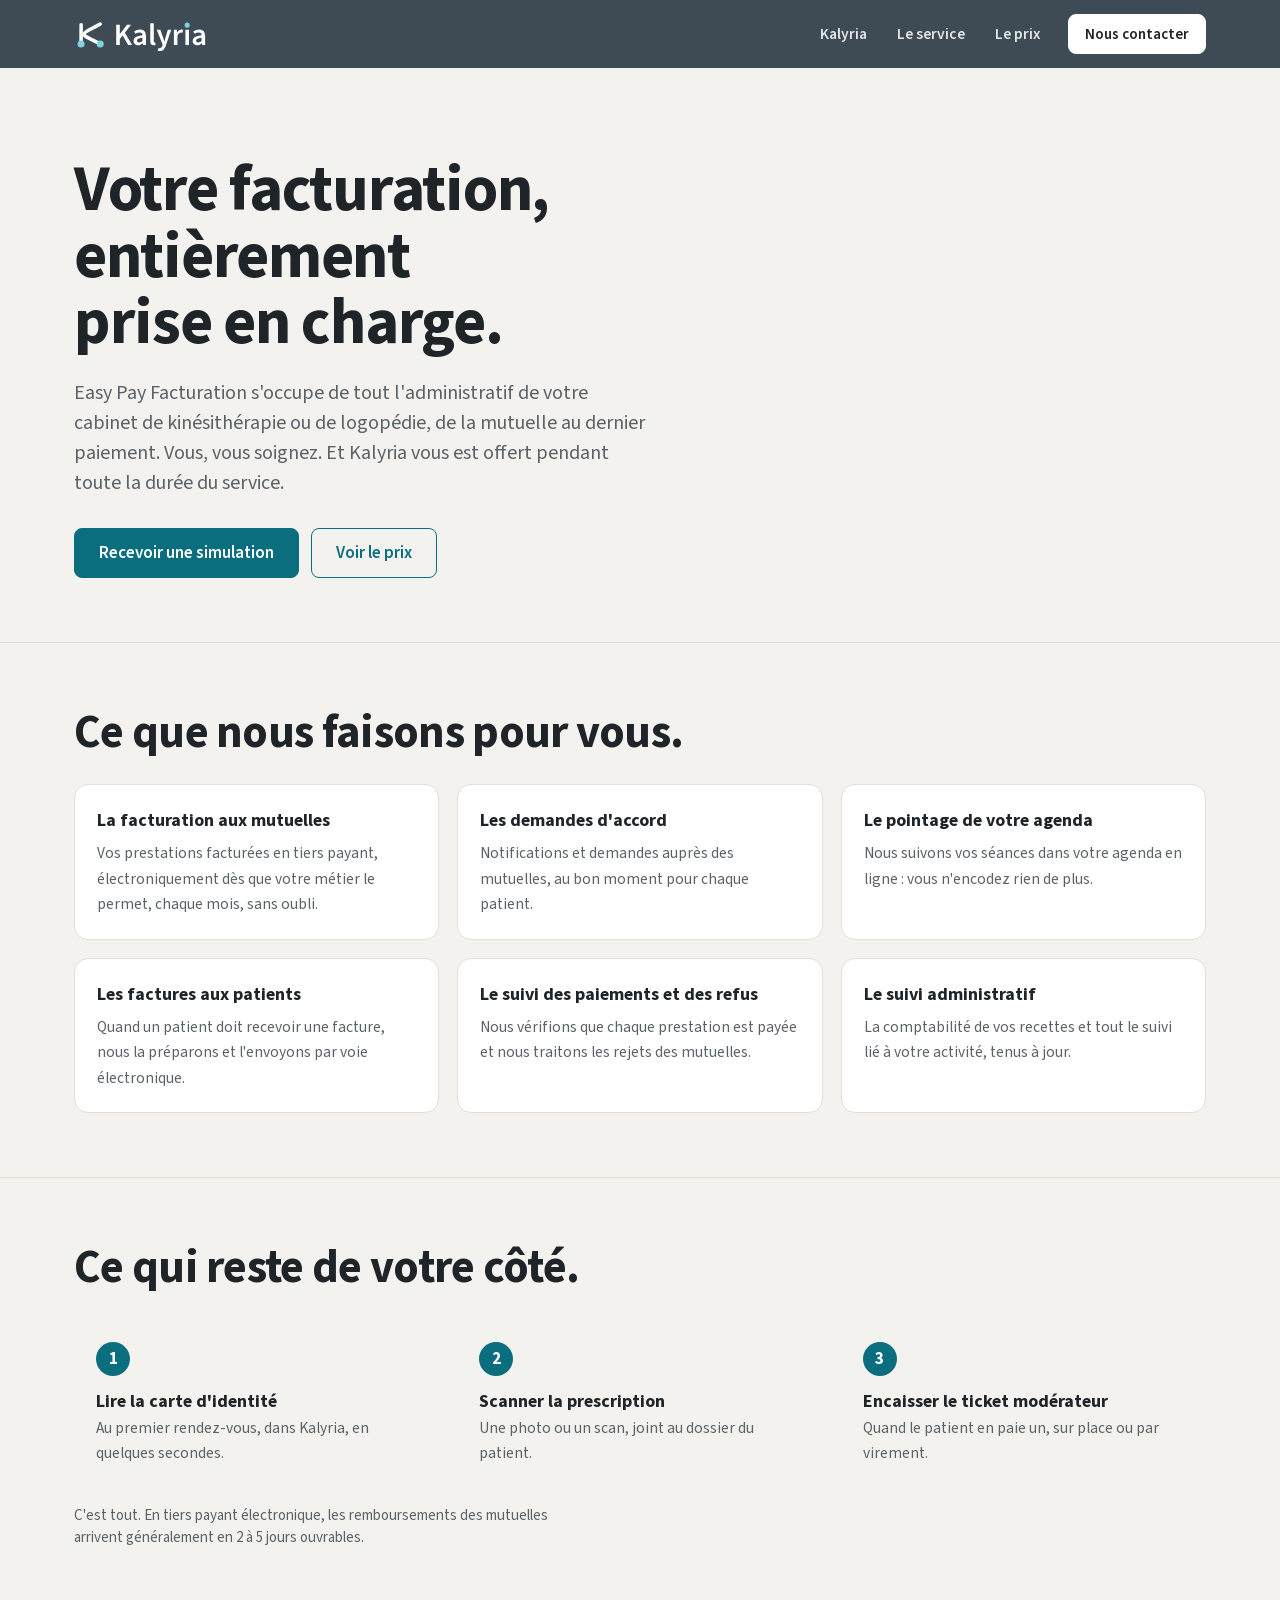
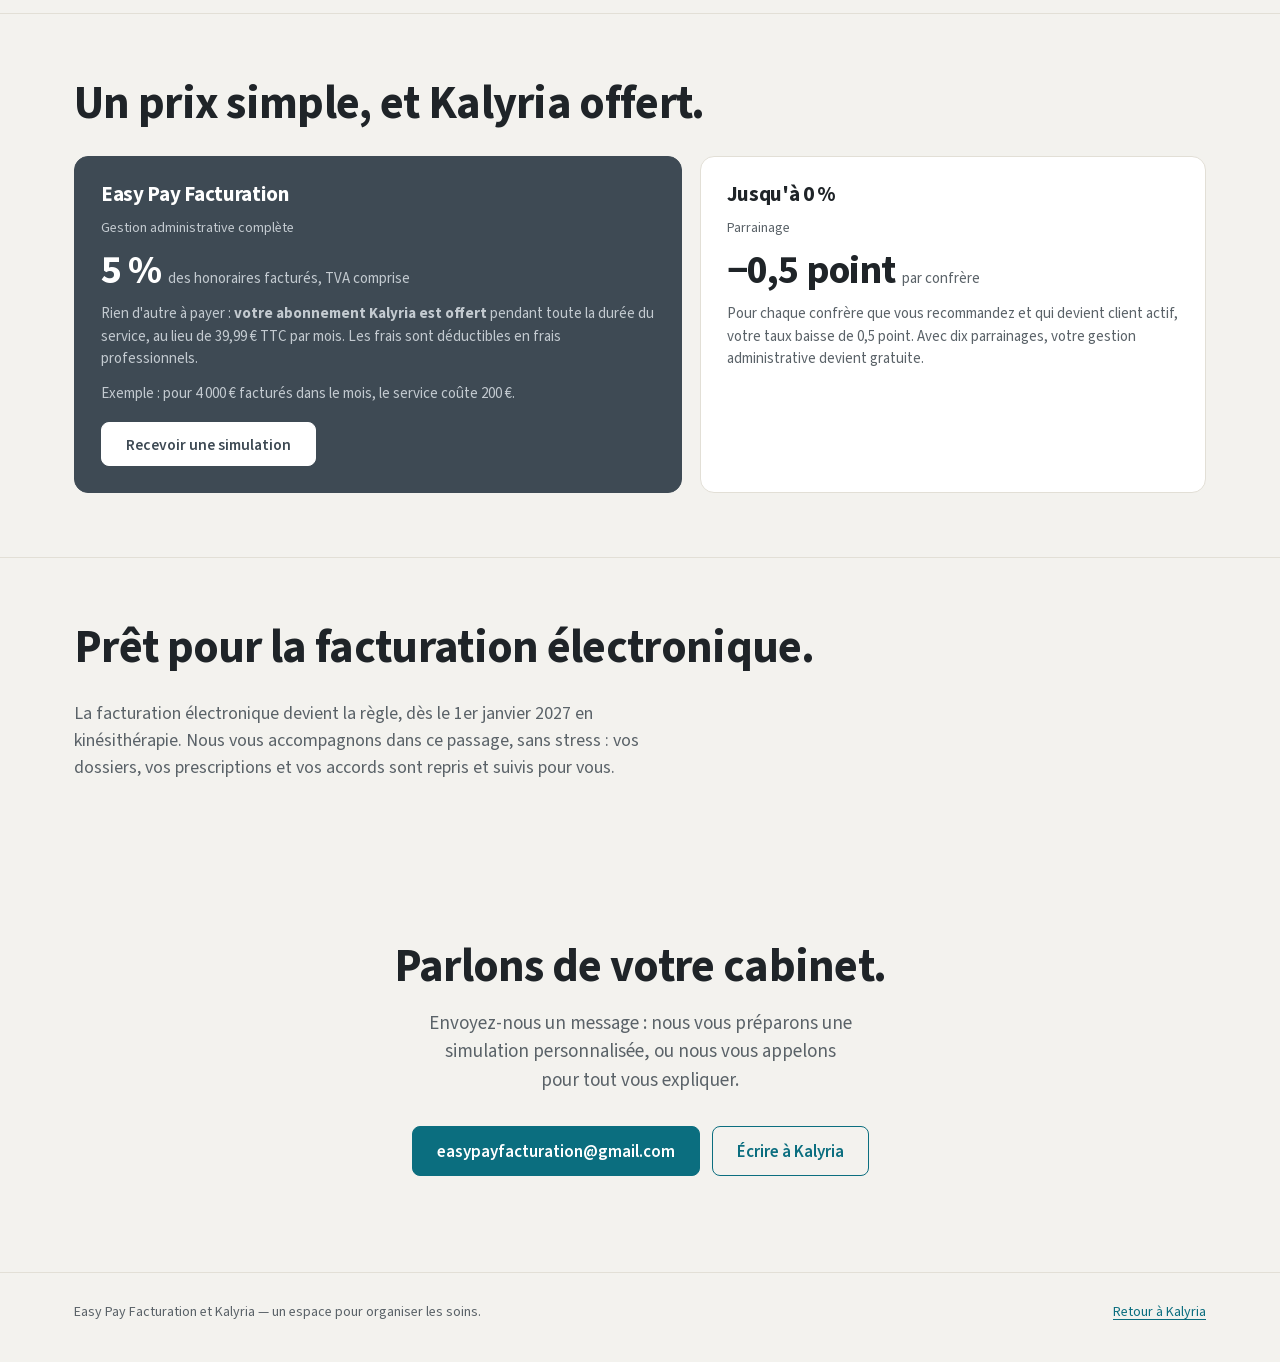
==== gestion-administrative.html @ 79611fbf "Site : Easy Pay Facturation, offre de lancement, réductions et reprise des patients (publié sur dema" ====
<!doctype html>
<html lang="fr">
<head>
<meta charset="utf-8">
<meta name="viewport" content="width=device-width,initial-scale=1">
<title>Gestion administrative · Easy Pay Facturation et Kalyria</title>
<meta name="description" content="Easy Pay Facturation prend en charge toute la facturation de votre cabinet de kinésithérapie ou de logopédie : tiers payant, accords des mutuelles, suivi des paiements. Kalyria vous est offert pendant toute la durée du service.">
<link rel="stylesheet" href="site.css?v=33">
<link rel="icon" type="image/svg+xml" href="images/kalyria-tuile.svg">
<style>
/* Page « gestion administrative » : reprend les styles du site, quelques blocs propres. */
.ga-ouverture{padding:88px 0 64px}
.ga-ouverture h1{font-size:clamp(36px,5vw,64px);line-height:1.04;letter-spacing:-.02em;max-width:16ch}
.ga-ouverture .sous{font-size:20px;color:var(--doux);max-width:58ch;margin:22px 0 30px}
.ga-actions{display:flex;gap:12px;flex-wrap:wrap}
.ga-bloc{padding:64px 0;border-top:1px solid var(--mortier)}
.ga-bloc h2{margin-bottom:28px}
.ga-liste{display:grid;grid-template-columns:repeat(3,1fr);gap:18px;list-style:none;padding:0;margin:0}
.ga-liste li{background:var(--blanc);border:1px solid var(--mortier);border-radius:14px;padding:22px}
.ga-liste b{display:block;font-size:18px;margin-bottom:6px}
.ga-liste span{color:var(--doux);font-size:15.5px}
.ga-vous{display:grid;grid-template-columns:repeat(3,1fr);gap:18px;counter-reset:n;list-style:none;padding:0;margin:0}
.ga-vous li{counter-increment:n;padding:22px;border-radius:14px;background:var(--chaux)}
.ga-vous li::before{content:counter(n);display:inline-grid;place-items:center;width:34px;height:34px;border-radius:50%;background:var(--action);color:#fff;font-weight:700;margin-bottom:12px}
.ga-vous b{display:block;font-size:18px}
.ga-vous span{color:var(--doux);font-size:15.5px}
.ga-prix{display:grid;grid-template-columns:1.2fr 1fr;gap:18px}
.ga-note{color:var(--doux);font-size:15px;margin-top:16px;max-width:70ch}
.ga-exemple{font-variant-numeric:tabular-nums}
@media (max-width:900px){.ga-liste,.ga-vous{grid-template-columns:1fr 1fr}.ga-prix{grid-template-columns:1fr}}
@media (max-width:600px){.ga-liste,.ga-vous{grid-template-columns:1fr}.ga-ouverture{padding:56px 0 40px}}
</style>
</head>
<body>

<header class="haut">
  <div class="wrap">
    <a class="marque" href="index.html"><img src="images/kalyria-logo-fond-sombre.svg" alt="Kalyria" width="136" height="34"></a>
    <nav aria-label="Navigation du site">
      <a href="index.html">Kalyria</a>
      <a href="#service">Le service</a>
      <a href="#prix">Le prix</a>
      <a class="btn btn-plein" href="#contact">Nous contacter</a>
    </nav>
  </div>
</header>

<main>

<section class="ga-ouverture">
  <div class="wrap">
    <h1>Votre facturation, entièrement prise en charge.</h1>
    <p class="sous">Easy Pay Facturation s'occupe de tout l'administratif de votre cabinet de kinésithérapie ou de logopédie, de la mutuelle au dernier paiement. Vous, vous soignez. Et Kalyria vous est offert pendant toute la durée du service.</p>
    <div class="ga-actions">
      <a class="btn btn-plein" href="#contact">Recevoir une simulation</a>
      <a class="btn" href="#prix">Voir le prix</a>
    </div>
  </div>
</section>

<section class="ga-bloc" id="service">
  <div class="wrap">
    <h2>Ce que nous faisons pour vous.</h2>
    <ul class="ga-liste">
      <li><b>La facturation aux mutuelles</b><span>Vos prestations facturées en tiers payant, électroniquement dès que votre métier le permet, chaque mois, sans oubli.</span></li>
      <li><b>Les demandes d'accord</b><span>Notifications et demandes auprès des mutuelles, au bon moment pour chaque patient.</span></li>
      <li><b>Le pointage de votre agenda</b><span>Nous suivons vos séances dans votre agenda en ligne : vous n'encodez rien de plus.</span></li>
      <li><b>Les factures aux patients</b><span>Quand un patient doit recevoir une facture, nous la préparons et l'envoyons par voie électronique.</span></li>
      <li><b>Le suivi des paiements et des refus</b><span>Nous vérifions que chaque prestation est payée et nous traitons les rejets des mutuelles.</span></li>
      <li><b>Le suivi administratif</b><span>La comptabilité de vos recettes et tout le suivi lié à votre activité, tenus à jour.</span></li>
    </ul>
  </div>
</section>

<section class="ga-bloc">
  <div class="wrap">
    <h2>Ce qui reste de votre côté.</h2>
    <ol class="ga-vous">
      <li><b>Lire la carte d'identité</b><span>Au premier rendez-vous, dans Kalyria, en quelques secondes.</span></li>
      <li><b>Scanner la prescription</b><span>Une photo ou un scan, joint au dossier du patient.</span></li>
      <li><b>Encaisser le ticket modérateur</b><span>Quand le patient en paie un, sur place ou par virement.</span></li>
    </ol>
    <p class="ga-note">C'est tout. En tiers payant électronique, les remboursements des mutuelles arrivent généralement en 2 à 5 jours ouvrables.</p>
  </div>
</section>

<section class="ga-bloc tarifs" id="prix">
  <div class="wrap">
    <h2>Un prix simple, et Kalyria offert.</h2>
    <div class="ga-prix">
      <article class="offre phare">
        <span class="qui">Gestion administrative complète</span>
        <h3>Easy Pay Facturation</h3>
        <div class="prix"><b>5 %</b><span>des honoraires facturés, TVA comprise</span></div>
        <p>Rien d'autre à payer : <b>votre abonnement Kalyria est offert</b> pendant toute la durée du service, au lieu de 39,99 € TTC par mois. Les frais sont déductibles en frais professionnels.</p>
        <p class="ga-exemple">Exemple : pour 4 000 € facturés dans le mois, le service coûte 200 €.</p>
        <a class="btn" href="#contact">Recevoir une simulation</a>
      </article>
      <article class="offre">
        <span class="qui">Parrainage</span>
        <h3>Jusqu'à 0 %</h3>
        <div class="prix"><b>−0,5 point</b><span>par confrère</span></div>
        <p>Pour chaque confrère que vous recommandez et qui devient client actif, votre taux baisse de 0,5 point. Avec dix parrainages, votre gestion administrative devient gratuite.</p>
      </article>
    </div>
  </div>
</section>

<section class="ga-bloc">
  <div class="wrap">
    <h2>Prêt pour la facturation électronique.</h2>
    <p class="ga-note" style="font-size:18px">La facturation électronique devient la règle, dès le 1er janvier 2027 en kinésithérapie. Nous vous accompagnons dans ce passage, sans stress : vos dossiers, vos prescriptions et vos accords sont repris et suivis pour vous.</p>
  </div>
</section>

<section class="contact" id="contact">
  <div class="wrap">
    <h2>Parlons de votre cabinet.</h2>
    <p>Envoyez-nous un message : nous vous préparons une simulation personnalisée, ou nous vous appelons pour tout vous expliquer.</p>
    <div class="ga-actions" style="justify-content:center">
      <a class="btn btn-plein" href="mailto:easypayfacturation@gmail.com?subject=Simulation%20Easy%20Pay%20Facturation">easypayfacturation@gmail.com</a>
      <a class="btn" href="index.html#contact">Écrire à Kalyria</a>
    </div>
  </div>
</section>

</main>

<footer>
  <div class="wrap">
    <span>Easy Pay Facturation et Kalyria — un espace pour organiser les soins.</span>
    <span><a href="index.html">Retour à Kalyria</a></span>
  </div>
</footer>

</body>
</html>
---- site.css ----
/* Site de présentation Kalyria · Kalyria Patient — composition « Un dossier, pas à pas » (choisie le 05/11/2026).
   Identité « Pierre bleue vivante » (DESIGN.md, 04/11/2026) : chaux, panneaux blancs, pierre bleue, action pétrole,
   Source Sans 3 servie localement, coins 12 px, ombre douce. Une seule animation d'entrée ; le téléphone d'Aria
   change d'état au défilement des étapes. */
@font-face{font-family:'Source Sans 3';font-weight:400;font-display:swap;src:url(fonts/SourceSans3-Regular.woff2) format('woff2')}
@font-face{font-family:'Source Sans 3';font-weight:500;font-display:swap;src:url(fonts/SourceSans3-Medium.woff2) format('woff2')}
@font-face{font-family:'Source Sans 3';font-weight:600;font-display:swap;src:url(fonts/SourceSans3-Semibold.woff2) format('woff2')}
@font-face{font-family:'Source Sans 3';font-weight:700;font-display:swap;src:url(fonts/SourceSans3-Bold.woff2) format('woff2')}

:root{
  --chaux:#F3F2EE;--blanc:#FFFFFF;--pierre:#3E4A54;--pierre-fonce:#2F3941;--pierre-texte:#E4E7EA;--pierre-doux:#C3CAD0;
  --encre:#1F2428;--doux:#5A6268;--mortier:#E2DFD6;--joint:#EEECE5;
  --action:#0B6E7F;--action-fonce:#085866;--action-pale:#DDEFF1;
  --lierre:#3F6B4B;--lierre-fond:#E3EDE5;--ocre:#8A5A12;--ocre-fond:#F5EBD6;
  --ombre:0 1px 2px rgba(31,36,40,.05),0 4px 14px rgba(31,36,40,.04);
  --ombre-haute:0 2px 4px rgba(31,36,40,.06),0 14px 32px rgba(31,36,40,.10);
  --sortie:cubic-bezier(.16,1,.3,1);
  --font:'Source Sans 3','Segoe UI',system-ui,sans-serif;
}
*{box-sizing:border-box}
html{scroll-behavior:smooth;scroll-padding-top:84px;-webkit-font-smoothing:antialiased}
body{margin:0;background:var(--chaux);color:var(--encre);font:17px/1.5 var(--font)}
::selection{background:var(--action-pale);color:var(--encre)}
:focus-visible{outline:2px solid var(--action);outline-offset:3px;border-radius:4px}
h1,h2,h3{margin:0;line-height:1.08;letter-spacing:-.015em;text-wrap:balance}
h1{font-size:clamp(42px,6.2vw,80px);font-weight:700;letter-spacing:-.025em;line-height:1.02}
h2{font-size:clamp(30px,3.6vw,46px);font-weight:700}
h3{font-size:22px;font-weight:700}
p{margin:0}
em{font-style:normal;color:var(--action)}
a{color:var(--action);text-underline-offset:3px}
img{max-width:100%;height:auto;display:block}
.wrap{max-width:1180px;margin:0 auto;padding:0 24px}
.doux{color:var(--doux)}
svg{display:block}

/* Boutons */
.btn{display:inline-flex;align-items:center;gap:10px;height:50px;padding:0 24px;border-radius:8px;font:600 17px var(--font);text-decoration:none;cursor:pointer;border:1.5px solid var(--action);color:var(--action);background:transparent;transition:background .15s,color .15s,transform .15s var(--sortie),box-shadow .15s}
.btn:hover{background:var(--action-pale)}
.btn:active{transform:translateY(1px)}
.btn-plein{background:var(--action);color:#fff}
.btn-plein:hover{background:var(--action-fonce);box-shadow:var(--ombre-haute)}
.btn svg{width:18px;height:18px}

/* Barre du haut */
.haut{position:sticky;top:0;z-index:10;background:rgba(243,242,238,.86);backdrop-filter:blur(10px);-webkit-backdrop-filter:blur(10px);border-bottom:1px solid var(--mortier)}
.haut .wrap{display:flex;align-items:center;gap:36px;height:68px}
.marque{display:flex;align-items:center;gap:10px;color:var(--encre);text-decoration:none;font-weight:700;font-size:20px}
.haut nav{display:flex;gap:6px;margin-left:auto;align-items:center}
.haut nav a{color:var(--doux);text-decoration:none;font-weight:600;font-size:15.5px;padding:8px 12px;border-radius:8px}
.haut nav a:hover{color:var(--encre);background:var(--blanc)}
.haut nav a.btn{height:40px;padding:0 16px;font-size:15px;margin-left:10px;color:#fff}
.haut nav a.btn:hover{background:var(--action-fonce);color:#fff}

/* Ouverture */
.ouverture{padding:104px 0 56px;text-align:left}
.ouverture .wrap{max-width:980px}
.ouverture h1{max-width:14ch}
.ouverture .sous{font-size:clamp(18px,1.6vw,22px);color:var(--doux);max-width:52ch;margin:26px 0 36px;line-height:1.45}
.ouverture .actions{display:flex;gap:12px;flex-wrap:wrap}
.ouverture .mention{margin-top:30px;font-size:14.5px;color:var(--doux);display:inline-flex;align-items:center;gap:8px}
/* la seule animation d'entrée du site */
@media (prefers-reduced-motion:no-preference){
  .ouverture>.wrap>*{animation:monter .9s var(--sortie) both}
  .ouverture>.wrap>*:nth-child(2){animation-delay:.08s}.ouverture>.wrap>*:nth-child(3){animation-delay:.16s}.ouverture>.wrap>*:nth-child(4){animation-delay:.24s}
  @keyframes monter{from{opacity:0;transform:translateY(18px)}to{opacity:1;transform:none}}
}

/* Le parcours : étapes à gauche, téléphone collé à droite */
.parcours{padding:40px 0 96px}
.parcours .wrap{display:grid;grid-template-columns:minmax(0,1fr) 400px;gap:72px;align-items:start}
.etapes{display:grid;gap:28px}
.etape{display:grid;grid-template-columns:52px 1fr;gap:22px;padding:34px 36px 34px 30px;border-radius:14px;background:transparent;transition:background .35s var(--sortie),box-shadow .35s var(--sortie)}
.etape.active{background:var(--blanc);box-shadow:var(--ombre-haute)}
.etape .num{width:44px;height:44px;border-radius:99px;border:2px solid var(--mortier);display:grid;place-items:center;font-weight:700;font-size:17px;color:var(--doux);transition:background .3s,color .3s,border-color .3s;margin-top:4px}
.etape.active .num{background:var(--action);border-color:var(--action);color:#fff}
.etape.faite .num{background:var(--lierre);border-color:var(--lierre);color:#fff}
.etape h2{font-size:clamp(26px,2.6vw,34px);margin-bottom:12px}
.etape p{color:var(--doux);font-size:17.5px;max-width:56ch}
.etape ul{margin:16px 0 0;padding:0;list-style:none;display:grid;gap:8px;font-size:16px}
.etape li{display:flex;gap:10px;align-items:flex-start}
.etape li svg{width:18px;height:18px;flex:none;margin-top:4px;color:var(--action)}
.etape figure{margin:22px 0 0;height:190px;overflow:hidden;border-radius:10px;border:1px solid var(--mortier);background:var(--chaux)}
.etape figure img{width:100%;height:100%;object-fit:cover;object-position:left top;transform:scale(1.02);transition:transform .6s var(--sortie)}
.etape.active figure img{transform:scale(1)}
.etape .cote-parent{display:none}

.telephone{position:sticky;top:96px}
.cadre{width:100%;max-width:400px;margin:0 auto;aspect-ratio:9/18.5;background:var(--blanc);border:9px solid var(--pierre-fonce);border-radius:44px;box-shadow:var(--ombre-haute),0 30px 60px rgba(31,36,40,.16);overflow:hidden;display:flex;flex-direction:column}
.ecran-haut{background:var(--pierre);color:#fff;padding:22px 24px 16px;display:flex;align-items:center;gap:10px}
.ecran-haut svg{width:22px;height:22px}
.ecran-haut b{font-size:18px}.ecran-haut small{display:block;font-size:10.5px;letter-spacing:.1em;text-transform:uppercase;color:var(--pierre-doux)}
.ecran{padding:22px 20px;display:grid;gap:14px;align-content:start;flex:1;background:var(--chaux)}
.ecran h3{font-size:24px}
.ecran .bonjour{color:var(--doux);font-size:15px;margin-top:-8px}
.jauge{background:var(--blanc);border:1px solid var(--mortier);border-radius:12px;padding:14px 16px}
.jauge .n{display:flex;justify-content:space-between;font-size:14.5px;color:var(--doux)}
.jauge .n b{color:var(--encre)}
.jauge .barre{height:7px;border-radius:5px;background:var(--joint);margin-top:8px;overflow:hidden}
.jauge .barre i{display:block;height:100%;background:var(--action);border-radius:5px;transition:width .6s var(--sortie)}
.ecran .titre-liste{font-size:12.5px;letter-spacing:.08em;text-transform:uppercase;font-weight:600;color:var(--doux);display:flex;align-items:center;gap:8px}
.ecran .titre-liste span{background:var(--action);color:#fff;border-radius:99px;min-width:20px;height:20px;display:grid;place-items:center;font-size:12px;letter-spacing:0}
.piece{background:var(--blanc);border:1px solid var(--mortier);border-radius:12px;padding:14px 16px;display:grid;gap:4px;animation:apparaitre .45s var(--sortie) both}
.piece b{font-size:17px;display:flex;align-items:center;gap:8px}
.piece b svg{width:18px;height:18px;flex:none}
.piece span{font-size:14px;color:var(--doux)}
.piece.ok b svg{color:var(--lierre)}.piece.cours b svg{color:var(--ocre)}.piece.faire b svg{color:var(--action)}
.piece .go{margin-top:8px;background:var(--pierre);color:#fff;border-radius:8px;padding:10px;text-align:center;font-weight:600;font-size:14.5px}
.piece.sms{background:var(--action-pale);border-color:transparent}
@keyframes apparaitre{from{opacity:0;transform:translateY(8px)}to{opacity:1;transform:none}}
@media (prefers-reduced-motion:reduce){.piece{animation:none}.jauge .barre i{transition:none}}

/* Minerva, le reste du cabinet */
.minerva{background:var(--pierre);color:var(--pierre-texte);padding:96px 0}
.minerva h2{color:#fff;max-width:18ch}
.minerva .wrap{display:grid;grid-template-columns:minmax(0,.9fr) minmax(0,1.1fr);gap:64px;align-items:center}
.minerva .sous{color:var(--pierre-doux);font-size:18px;margin:18px 0 28px;max-width:40ch}
.minerva dl{margin:0;display:grid;gap:18px}
.minerva dt{font-weight:700;font-size:18px;color:#fff}
.minerva dd{margin:2px 0 0;color:var(--pierre-doux);font-size:16px}
.minerva .btn{margin-top:30px;border-color:#fff;color:#fff}
.minerva .btn:hover{background:rgba(255,255,255,.12)}
.minerva figure{margin:0;border-radius:14px;overflow:hidden;box-shadow:0 30px 60px rgba(0,0,0,.35);border:1px solid rgba(255,255,255,.12)}

/* Aria seule */
.aria{padding:96px 0}
.aria .wrap{display:grid;grid-template-columns:minmax(0,1.1fr) minmax(0,.9fr);gap:64px;align-items:center}
.aria figure{margin:0;border-radius:14px;overflow:hidden;box-shadow:var(--ombre-haute);border:1px solid var(--mortier);background:var(--blanc)}
.aria .sous{color:var(--doux);font-size:18px;margin:18px 0 10px;max-width:42ch}
.aria ul{margin:18px 0 0;padding:0;list-style:none;display:grid;gap:10px;font-size:17px}
.aria li{display:flex;gap:10px}.aria li svg{width:20px;height:20px;color:var(--lierre);flex:none;margin-top:3px}

/* Tarifs */
.tarifs{padding:96px 0;background:var(--chaux)}
.tarifs .tete{display:flex;justify-content:space-between;align-items:flex-end;gap:24px;flex-wrap:wrap;margin-bottom:40px}
.tarifs .tete p{color:var(--doux);max-width:52ch;margin-top:12px}
.tva{display:inline-flex;background:var(--chaux);border-radius:10px;padding:4px}
.tva button{border:0;background:transparent;padding:9px 16px;border-radius:7px;font:600 15px var(--font);color:var(--doux);cursor:pointer;transition:background .15s,color .15s}
.tva button[aria-pressed="true"]{background:var(--blanc);color:var(--encre);box-shadow:var(--ombre)}
.gamme{display:grid;grid-template-columns:repeat(3,1fr);gap:18px}
.gamme.quatre{grid-template-columns:repeat(4,1fr)}
.offre{border:1px solid var(--mortier);border-radius:14px;padding:26px;display:grid;gap:12px;align-content:start;background:var(--blanc);transition:box-shadow .2s,transform .2s var(--sortie)}
.offre:hover{box-shadow:var(--ombre-haute);transform:translateY(-2px)}
.offre.phare{background:var(--pierre);color:var(--pierre-texte);border-color:var(--pierre)}
.offre.phare h3,.offre.phare .prix b{color:#fff}
.offre .qui{font-size:14px;color:var(--doux)}.offre.phare .qui{color:var(--pierre-doux)}
.offre h3{font-size:21px}
.prix{display:flex;align-items:baseline;gap:6px;font-variant-numeric:tabular-nums}
.prix b{font-size:40px;letter-spacing:-.02em;line-height:1}
.prix span{color:var(--doux);font-size:15px}.offre.phare .prix span{color:var(--pierre-doux)}
.offre p{font-size:15px;color:var(--doux)}.offre.phare p{color:var(--pierre-doux)}
.offre .btn{height:44px;justify-self:start;margin-top:6px;font-size:15.5px}
.offre.phare .btn{background:#fff;color:var(--pierre);border-color:#fff}
.offre.phare .btn:hover{background:var(--chaux)}
.gamme-titre{font-size:14px;letter-spacing:.06em;text-transform:uppercase;font-weight:600;color:var(--doux);margin:36px 0 14px}
.sms{margin-top:22px;display:flex;gap:20px;align-items:center;flex-wrap:wrap;color:var(--doux);font-size:15.5px}
.sms b{color:var(--encre);font-variant-numeric:tabular-nums}
.sms span{background:var(--chaux);border-radius:8px;padding:8px 14px}
.note{font-size:14px;color:var(--doux);margin-top:28px}

/* Questions */
.faq{padding:96px 0}
.faq .wrap{display:grid;grid-template-columns:minmax(0,.8fr) minmax(0,1.2fr);gap:64px;align-items:start}
.faq h2{position:sticky;top:100px}
.faq details{border-bottom:1px solid var(--mortier)}
.faq details:first-of-type{border-top:1px solid var(--mortier)}
.faq summary{cursor:pointer;list-style:none;display:flex;justify-content:space-between;gap:20px;align-items:center;padding:20px 4px;font-weight:600;font-size:18.5px;color:var(--encre)}
.faq summary::-webkit-details-marker{display:none}
.faq summary svg{width:22px;height:22px;flex:none;color:var(--action);transition:transform .25s var(--sortie)}
.faq details[open] summary svg{transform:rotate(45deg)}
.faq .r{padding:0 4px 22px;color:var(--doux);max-width:62ch}
.faq .r p+p{margin-top:8px}

/* Contact */
.contact{padding:96px 0;text-align:center}
.contact .wrap{max-width:760px}
.contact p{color:var(--doux);font-size:19px;margin:18px auto 32px;max-width:48ch}
footer{border-top:1px solid var(--mortier);padding:28px 0 40px;color:var(--doux);font-size:14px}
footer .wrap{display:flex;justify-content:space-between;gap:16px;flex-wrap:wrap}

@media (max-width:1000px){
  .parcours .wrap,.minerva .wrap,.aria .wrap,.faq .wrap{grid-template-columns:1fr}
  .telephone{display:none}
  .etape .cote-parent{display:flex;gap:10px;align-items:flex-start;margin-top:18px;padding:12px 14px;border-radius:10px;background:var(--action-pale);color:var(--encre);font-size:15.5px}
  .etape .cote-parent svg{width:18px;height:18px;flex:none;margin-top:3px;color:var(--action)}
  .gamme,.gamme.quatre{grid-template-columns:1fr 1fr}
  .faq h2{position:static;margin-bottom:8px}
  .aria figure{order:2}
  .haut nav a:not(.btn){display:none}
}
@media (max-width:600px){
  .ouverture{padding:64px 0 40px}
  .parcours,.minerva,.aria,.tarifs,.faq,.contact{padding:64px 0}
  .etape{grid-template-columns:1fr;padding:24px 20px;gap:10px}
  .etape .num{width:36px;height:36px;font-size:15px}
  .gamme,.gamme.quatre{grid-template-columns:1fr}
  .btn{height:46px}
}
@media (prefers-reduced-motion:reduce){html{scroll-behavior:auto}*{transition:none!important;animation:none!important}}

/* Deux métiers à égalité : deux portes, puis le parcours du métier choisi. Sans JavaScript, tout reste affiché. */
[data-metier="logo"] .seul-kine,[data-metier="kine"] .seul-logo,[data-metier="aucun"] .seul-logo,[data-metier="aucun"] .seul-kine,[data-metier="aucun"] .parcours{display:none}
.ouverture .wrap{max-width:1180px}
.portes{display:grid;grid-template-columns:1fr 1fr;gap:18px;margin-top:8px}
.porte{display:grid;grid-template-columns:1fr auto;gap:6px 20px;align-items:center;padding:30px 32px;border-radius:14px;background:var(--blanc);box-shadow:var(--ombre);color:var(--encre);text-decoration:none;transition:box-shadow .2s,transform .2s var(--sortie),background .2s,color .2s}
.porte b{font-size:clamp(24px,2.5vw,32px);letter-spacing:-.015em;line-height:1.1}
.porte span{grid-column:1;color:var(--doux);font-size:17px;transition:color .2s}
.porte svg{grid-column:2;grid-row:1/3;width:26px;height:26px;color:var(--action);transition:transform .2s var(--sortie),color .2s}
[data-metier="logo"] .porte[data-metier="logo"],[data-metier="kine"] .porte[data-metier="kine"]{background:var(--pierre);color:#fff}
[data-metier="logo"] .porte[data-metier="logo"] span,[data-metier="kine"] .porte[data-metier="kine"] span{color:var(--pierre-doux)}
[data-metier="logo"] .porte[data-metier="logo"] svg,[data-metier="kine"] .porte[data-metier="kine"] svg{color:#fff}
@media (hover:hover){
  .porte:hover{background:var(--pierre);color:#fff;box-shadow:var(--ombre-haute);transform:translateY(-2px)}
  .porte:hover span{color:var(--pierre-doux)}
  .porte:hover svg{color:#fff;transform:translateY(3px)}
}
.ouverture .mention{display:block}
.mention a{color:var(--action)}
.parcours-tete{grid-column:1/-1;display:flex;justify-content:space-between;align-items:center;gap:20px;flex-wrap:wrap}
.tva button{min-height:44px}
.cadre.fiche{aspect-ratio:auto;min-height:560px;border-radius:20px}
.cadre.fiche .ecran-haut{padding-top:16px}
.sans-rail{aspect-ratio:620/600}
.sans-rail img{width:100%;height:100%;object-fit:cover;object-position:right top}
@media (max-width:700px){.portes{grid-template-columns:1fr}.porte{padding:22px}}
.pieces{display:grid;gap:10px}
/* Fiche de tarif : le titre d'abord ; titres de gamme sans capitales */
.offre h3{order:-1}
.gamme-titre{font-size:20px;letter-spacing:-.01em;text-transform:none;font-weight:700;color:var(--encre)}
.gamme-intro{margin:-6px 0 16px;color:var(--doux);font-size:17px;max-width:62ch}.gamme-intro b{color:var(--encre)}
.parcours:focus{outline:none}
/* Le téléphone tient entier dans la fenêtre, proportions conservées */
.cadre{max-width:min(400px,calc((100vh - 120px)*9/18.5))}
.cadre.fiche{max-width:400px}
/* Reste du cabinet, sous la section Comptabilité */
.cabinet{padding:80px 0;background:var(--chaux)}
.cabinet dl{margin:32px 0 0;display:grid;grid-template-columns:repeat(4,1fr);gap:28px}
.cabinet dt{font-weight:700;font-size:19px}
.cabinet dd{margin:4px 0 0;color:var(--doux)}
.cabinet .ecran-cabinet{margin:36px 0 0;border-radius:12px;overflow:hidden;border:1px solid var(--mortier);background:var(--blanc);box-shadow:var(--ombre-haute)}
.cabinet .ecran-cabinet img{display:block;width:100%;height:auto}
.sans-rail{aspect-ratio:1208/700}
@media (max-width:900px){.cabinet dl{grid-template-columns:1fr 1fr}}
@media (max-width:520px){.cabinet dl{grid-template-columns:1fr}}
/* Capture comptable : zoom sur le contenu, sans le menu de gauche qui nomme un métier */
.sans-rail{aspect-ratio:1208/640;overflow:hidden}
.sans-rail img{width:119.3%;max-width:none;height:auto;margin-left:-19.3%}
/* Tarifs Minerva : deux formules ; capture comptable calée sous l'en-tête de l'écran */
.gamme.deux{grid-template-columns:1fr 1fr}
.sans-rail img{margin-top:-9.9%}
@media (max-width:600px){.gamme.deux{grid-template-columns:1fr}}
/* MyCareNet : ce qui est disponible, métier par métier */
.mcn{padding:88px 0}
.mcn .wrap{display:grid;grid-template-columns:minmax(0,1fr) minmax(0,1fr);gap:64px;align-items:center}
.mcn .sous{color:var(--doux);font-size:18px;margin-top:18px;max-width:46ch}
.services{list-style:none;margin:0;padding:0;background:var(--blanc);border-radius:14px;box-shadow:var(--ombre)}
.services li{display:flex;justify-content:space-between;align-items:center;gap:16px;padding:18px 24px;border-bottom:1px solid var(--joint)}
.services li:last-child{border-bottom:0}
.services b{font-size:18px}
.dispo,.suite{font-size:14.5px;font-weight:600;padding:4px 10px;border-radius:6px;white-space:nowrap}
.dispo{background:var(--lierre-fond);color:var(--lierre)}
.suite{background:var(--ocre-fond);color:var(--ocre)}
@media (max-width:1000px){.mcn .wrap{grid-template-columns:1fr;gap:28px}}
@media (max-width:600px){.mcn{padding:64px 0}}
.piece.sms span{background:none;padding:0;border-radius:0}
/* Formulaire de contact */
.formulaire{display:grid;grid-template-columns:1fr 1fr;gap:18px;text-align:left;background:var(--blanc);padding:30px;border-radius:14px;box-shadow:var(--ombre)}
.formulaire label{display:grid;gap:6px;font-weight:600;font-size:15.5px}
.formulaire .large{grid-column:1/-1}
.formulaire input,.formulaire select,.formulaire textarea{font:400 16px var(--font);color:var(--encre);background:#fff;border:1px solid var(--mortier);border-radius:8px;padding:11px 13px;width:100%;min-height:46px}
.formulaire textarea{resize:vertical}
.formulaire input:focus,.formulaire select:focus,.formulaire textarea:focus{outline:2px solid var(--action);outline-offset:1px;border-color:var(--action)}
.formulaire .envoi{display:flex;align-items:center;gap:20px;flex-wrap:wrap;color:var(--doux);font-size:16px}
@media (max-width:600px){.formulaire{grid-template-columns:1fr;padding:22px}}
/* Aria : cabinet et parent côte à côte, mêmes moments du dossier */
.aria .wrap{display:block}
.aria-tete{max-width:62ch}
.moments{display:flex;flex-wrap:wrap;gap:8px;margin-top:28px}
.moments button{border:1px solid var(--mortier);background:var(--blanc);color:var(--doux);font:600 15.5px var(--font);padding:10px 16px;border-radius:99px;min-height:44px;cursor:pointer;transition:background .15s,color .15s,border-color .15s}
.moments button:hover{color:var(--encre);border-color:var(--pierre)}
.moments button[aria-pressed="true"]{background:var(--action);border-color:var(--action);color:#fff}
.moment-texte{margin-top:16px;font-size:18px;color:var(--encre);min-height:3em;max-width:62ch}
.duo-aria{display:grid;grid-template-columns:minmax(0,1fr) 300px;gap:40px;align-items:center;margin-top:12px}
.aria .duo-aria figure{margin:0;border:0;border-radius:0;box-shadow:none;background:none;overflow:visible}
.duo-aria figcaption{font-weight:600;font-size:15px;color:var(--doux);margin-bottom:10px}
.cote-cabinet .empile{border-radius:14px;overflow:hidden;box-shadow:var(--ombre-haute);border:1px solid var(--mortier);background:var(--blanc)}
.empile{display:grid}
.empile img{grid-area:1/1;width:100%;height:auto;opacity:0;transition:opacity .45s var(--sortie)}
.empile img.visible{opacity:1}
.cadre.photo{aspect-ratio:375/770;max-width:300px}
.cadre.photo .empile{height:100%}
@media (max-width:1000px){.duo-aria{grid-template-columns:1fr;gap:28px}.cote-tel{justify-self:center;width:min(300px,100%)}}
/* Sur téléphone, zoom sur le début des lignes pour que la vue cabinet reste lisible */
@media (max-width:700px){.cote-cabinet .empile img{width:175%;max-width:none}}

/* V3 : la V1 claire, plus le mouvement retenu de la V2 */
.ligne-accueil{max-width:1180px;margin-top:44px}
.ligne-accueil svg{display:block;width:100%;height:clamp(60px,9vh,90px);overflow:visible}
.ligne-accueil path{fill:none;stroke:var(--action);stroke-width:2.5;stroke-linecap:round;vector-effect:non-scaling-stroke;stroke-dasharray:1}
@media (prefers-reduced-motion:no-preference){.ligne-accueil path{animation:dessin 2.2s var(--sortie) .3s both}@keyframes dessin{from{stroke-dashoffset:1}to{stroke-dashoffset:0}}}
.manifeste{padding:clamp(70px,13vh,130px) 0}
.manifeste .wrap{max-width:1180px}
.manifeste p{font-size:clamp(32px,4.4vw,62px);line-height:1.1;letter-spacing:-.025em;font-weight:600;color:var(--encre);max-width:18em}
.manifeste .m{opacity:.18;transition:opacity .25s linear}
.manifeste .m.hl{color:var(--action)}
.etapes{position:relative}
.fil{position:absolute;left:0;top:0;pointer-events:none;overflow:visible;z-index:1}
.fil path{fill:none;stroke-width:2.5;stroke-linecap:round}
.fil .fond{stroke:var(--mortier)}
.fil .trace{stroke:var(--action);stroke-dasharray:1;stroke-dashoffset:1}
.etape .num{position:relative;z-index:2;background:var(--chaux)}
.minerva .wrap{display:block}
.minerva h2{max-width:none}
.minerva .sous{max-width:46ch;margin-bottom:0}
.ecran-compta{margin-top:44px;perspective:1400px}
.ecran-compta .sans-rail{aspect-ratio:1208/560;transform-origin:50% 100%;will-change:transform;background:#fff}
.minerva dl{grid-template-columns:repeat(4,1fr);gap:28px;margin-top:36px}
@media (max-width:900px){.minerva dl{grid-template-columns:1fr 1fr}}
@media (max-width:600px){.minerva dl{grid-template-columns:1fr}}
@media (prefers-reduced-motion:reduce){.fil .trace{stroke-dashoffset:0}}
@media (max-width:600px){.ecran-compta .sans-rail{aspect-ratio:1208/860}.ecran-compta .sans-rail img{width:190%;margin-left:-30.8%;margin-top:-15.8%}}

/* Tant qu'aucun métier n'est choisi, seule l'ouverture existe : la page ne descend pas (sans JavaScript, tout reste visible) */
[data-metier="aucun"] main>section:not(.ouverture),[data-metier="aucun"] footer,[data-metier="aucun"] .haut nav,[data-metier="aucun"] .mention{display:none}
[data-metier="aucun"] .ouverture{min-height:calc(100svh - 69px);padding-bottom:24px;box-sizing:border-box}
@media (prefers-reduced-motion:no-preference){
  [data-metier="aucun"] .porte svg{animation:appel 1.8s ease-in-out infinite}
  @keyframes appel{0%,100%{transform:translateY(0)}50%{transform:translateY(5px)}}
}

/* Aria : scène fixe, les quatre moments se suivent à la roulette */
.aria{padding:96px 0 0;--h:calc(100svh - 328px)}
.aria-pin{height:calc(100svh + 270svh)}
.aria-scene{position:sticky;top:68px;height:calc(100svh - 68px);display:flex;flex-direction:column;justify-content:center;gap:0}
.moments{margin-top:0}
.duo-aria{grid-template-columns:minmax(0,1fr) auto;gap:48px;align-items:start;margin-top:4px}
.cote-tel{width:auto}
.cote-cabinet .empile{max-height:var(--h);align-content:start}
.cadre.photo{height:var(--h);width:calc(var(--h)*.487);max-width:none;margin:0}
@media (max-width:1000px){
  .aria{padding-top:64px;--cab:22svh;--tel:calc(100svh - 68px - var(--cab) - 262px)}
  .moments{gap:6px}
  .moments button{font-size:14px;min-height:36px;padding:0 12px}
  .moment-texte{font-size:16px;line-height:1.35;margin-top:10px;min-height:4em}
  .duo-aria{grid-template-columns:1fr;gap:10px;margin-top:0}
  .duo-aria figcaption{font-size:14px;margin-bottom:4px}
  .cote-cabinet .empile{max-height:var(--cab)}
  .cote-tel{justify-self:center;width:auto}
  .cadre.photo{height:var(--tel);width:calc(var(--tel)*.487);border-width:6px;border-radius:24px}
}
/* Avant le choix, l'ouverture tient dans la fenêtre, y compris sur les portables peu hauts */
[data-metier="aucun"] .ouverture{padding-top:clamp(20px,6.5vh,104px);padding-bottom:12px}
[data-metier="aucun"] .ouverture h1{font-size:clamp(38px,min(6.2vw,10.5vh),80px)}
[data-metier="aucun"] .ouverture .sous{margin:clamp(10px,2.4vh,26px) 0 clamp(14px,3.2vh,36px);font-size:clamp(16px,2.1vh,22px)}
[data-metier="aucun"] .ligne-accueil{margin-top:clamp(12px,3vh,44px)}
@media (max-height:760px){[data-metier="aucun"] .ligne-accueil{display:none}[data-metier="aucun"] .porte{padding:18px 24px}}
@media (min-width:701px) and (min-height:480px){html[data-metier="aucun"],html[data-metier="aucun"] body{overflow:hidden;height:100%}}
/* Course d'Aria en pixels, indépendante de la hauteur d'écran : environ 2 à 3 crans de roulette par moment */
.aria-pin{--pas:240px;height:calc(100svh - 68px + 6*var(--pas))}
@media (max-width:1000px){.aria-pin{--pas:300px}}
/* Qui voit quoi : Minerva pour le cabinet, Aria pour le parent */
.libelle{font-size:15.5px;font-weight:600;color:var(--action);margin:0 0 12px}
.etapes .libelle{margin:0 0 -8px 30px}
.telephone .libelle{text-align:center}
.telephone .cadre{max-width:min(400px,calc((100svh - 150px)*.486))}
@media (max-width:600px){.etapes .libelle{margin-left:0}}

.parcours-tete .exemple{order:3;flex-basis:100%;margin:0;color:var(--doux);font-size:1.05rem;max-width:62ch}


/* Aria : en-tête sur toute la largeur, pour éviter un bloc étroit */
.aria-tete{max-width:none}
.aria .aria-tete .sous{max-width:88ch}
/* FAQ : titre à gauche au-dessus, questions en cartes sur deux colonnes */
.faq .wrap{display:block}
.faq h2{position:static;margin-bottom:32px}
.faq .wrap>div{display:grid;grid-template-columns:repeat(2,minmax(0,1fr));gap:14px;align-items:start}
.faq details,.faq details:first-of-type{border:1px solid var(--mortier);border-radius:14px;background:var(--blanc);transition:box-shadow .2s,border-color .2s}
.faq details:hover{box-shadow:var(--ombre)}
.faq details[open]{border-color:var(--action);box-shadow:var(--ombre-haute)}
.faq summary{padding:18px 20px;font-size:17px;line-height:1.3;min-height:76px}
.faq summary svg{box-sizing:content-box;width:18px;height:18px;padding:7px;border-radius:50%;background:var(--action-pale)}
.faq .r{padding:0 20px 20px;max-width:none}
@media (max-width:760px){.faq .wrap>div{grid-template-columns:1fr}}
/* Téléphone : moments sur une ligne défilante, téléphone entier dans le cadre, tableau des factures lisible */
@media (max-width:700px){
  .moments{flex-wrap:nowrap;overflow-x:auto;scrollbar-width:none;margin-inline:-20px;padding-inline:20px}
  .moments::-webkit-scrollbar{display:none}
  .moments button{flex:none}
  .aria{--tel:calc(100svh - 68px - var(--cab) - 204px)}
  .cote-cabinet .empile img.entier{width:100%;height:var(--cab);object-fit:cover;object-position:center top}
}

/* Les séances : notes, dictée et matériel */
.seances{padding:96px 0;background:var(--chaux)}
.seances .wrap{display:grid;grid-template-columns:minmax(0,1fr) minmax(0,1fr);gap:64px;align-items:center}
.seances h2{max-width:18ch}
.seances .sous{color:var(--doux);font-size:18px;margin:18px 0 28px;max-width:44ch}
.seances dl{margin:0;display:grid;grid-template-columns:1fr 1fr;gap:24px 28px}
.seances dt{font-weight:700;font-size:18px}
.seances dd{margin:2px 0 0;color:var(--doux);font-size:16px}
.note-ecran{margin:0;background:var(--chaux);border:1px solid var(--mortier);border-radius:14px;box-shadow:var(--ombre-haute);padding:24px}
.note-ecran figcaption{display:flex;justify-content:space-between;align-items:baseline;gap:12px;flex-wrap:wrap;margin-bottom:14px}
.note-ecran figcaption b{font-size:18px}
.note-ecran figcaption span{color:var(--doux);font-size:14px}
.note-texte{background:var(--blanc);border:1px solid var(--mortier);border-radius:8px;padding:14px 16px}
.note-texte p{margin:0 0 12px;font-size:16px;line-height:1.5}
.dicter{display:inline-flex;align-items:center;gap:6px;background:var(--action);color:#fff;border-radius:999px;padding:5px 14px 5px 10px;font-size:14px;font-weight:600}
.dicter svg{width:16px;height:16px;fill:none;stroke:currentColor;stroke-width:2;stroke-linecap:round}
.note-materiel{margin-top:16px}
.note-materiel>b{display:block;margin-bottom:6px}
.note-materiel label{display:flex;align-items:center;gap:10px;padding:7px 0;border-top:1px solid var(--mortier);font-size:16px}
.note-materiel small{margin-left:auto;color:var(--doux);font-size:14px;white-space:nowrap}
.note-materiel .case{flex:none;width:18px;height:18px;border-radius:5px;border:1.5px solid var(--doux);background:var(--blanc)}
.note-materiel .pris .case{background:var(--action);border-color:var(--action);box-shadow:inset 0 0 0 3px var(--blanc)}
@media (max-width:900px){.seances .wrap{grid-template-columns:1fr;gap:40px}}
@media (max-width:600px){.seances{padding:64px 0}.seances dl{grid-template-columns:1fr}}

/* Téléphone : l'écran du parent sous chaque étape, et la route dans une petite marge à gauche */
.etape .cadre.mini{display:none}
@media (max-width:1000px){
  .etape .cadre.mini{display:flex;aspect-ratio:auto;max-width:300px;margin:14px 0 0;border-width:6px;border-radius:28px;box-shadow:var(--ombre);transition:opacity .35s var(--sortie),transform .35s var(--sortie)}
  .etape:not(.active) .cadre.mini{opacity:.6}
  .cadre.mini .ecran-haut{padding:12px 16px 10px}
  .cadre.mini .ecran{padding:14px 12px;gap:10px}
  .cadre.mini .ecran h3{font-size:19px}
  .cadre.mini .bonjour{display:none}
  .cadre.mini .jauge-barre{width:var(--de)}
  .etape.active .cadre.mini .jauge-barre,.etape.faite .cadre.mini .jauge-barre{width:var(--a)}
}
@media (max-width:600px){
  .etape{grid-template-columns:32px minmax(0,1fr);gap:12px;padding:20px 14px 20px 8px}
  .etape .num{width:32px;height:32px;font-size:14px;margin-top:0}
}
/* Votre site web : exemple selon le métier choisi (logopédie par défaut). */
.site-duo{display:grid;grid-template-columns:minmax(0,1fr) var(--tel-w);gap:28px;align-items:center}
.ex-kine{display:none}
[data-metier="kine"] .ex-kine{display:grid}
[data-metier="kine"] .ex-logo{display:none}
.minerva .site-figure{margin:12px 0 8px;border:0;border-radius:0;box-shadow:none;overflow:visible;background:none}
.site-fen{width:100%;height:calc(var(--tel-h) - 40px);object-fit:cover;object-position:left top;border-radius:12px;display:block}
.site-tel{margin:0}
.site-tel img{width:100%;height:auto;display:block}
@media (max-width:640px){.site-duo{grid-template-columns:1fr;justify-items:center}.site-fen{height:auto;aspect-ratio:1760/1280}}
/* Petits écrans : fonds plus doux, le blanc pur fatigue les yeux. Les couleurs de l'ordinateur ne changent pas. */
@media (max-width:1000px){
  :root{--blanc:#F9F8F5}
  .formulaire input,.formulaire select,.formulaire textarea,.ecran-compta .sans-rail{background:var(--blanc)}
  .offre.phare .btn{background:var(--blanc);border-color:var(--blanc)}
}
/* Fenêtre moyenne : l'écran à droite du texte, pour des étapes moins hautes. Sur téléphone, il reste sous le texte. */
@media (min-width:641px) and (max-width:1000px){
  .etape>div{display:grid;grid-template-columns:minmax(0,1fr) 250px;column-gap:28px;align-content:start}
  .etape>div>*{grid-column:1}
  .etape>div>.cadre.mini{grid-column:2;grid-row:1/span 8;align-self:start;width:100%;margin:0}
  .etape>div>.cadre.mini .ecran{min-height:0;height:auto;flex:none}
  .etape>div>.cadre.mini{height:auto;min-height:0}
}
/* Un seul format de téléphone sur tout le site : parcours logopédie et kiné, Aria, petits écrans. */
:root{--tel-h:min(620px,calc(100svh - 150px));--tel-w:calc(var(--tel-h)*.486)}
@media (max-width:1000px){:root{--tel-h:540px}}
.cadre,.cadre.fiche,.cadre.photo,.telephone .cadre,.etape .cadre.mini,.etape>div>.cadre.mini{width:var(--tel-w);height:var(--tel-h);max-width:none;min-height:0;aspect-ratio:auto;border-width:8px;border-radius:32px}
.cadre .ecran{overflow:hidden}
/* Aria sur ordinateur : le téléphone occupe toute la hauteur à droite, moments et cabinet à gauche. */
@media (min-width:1001px){
  .aria .aria-scene{display:grid;grid-template-columns:minmax(0,1fr) auto;grid-template-rows:auto auto 1fr;column-gap:48px;row-gap:10px;align-content:center;align-items:start}
  .aria-scene>.moments,.aria-scene>.moment-texte{grid-column:1}
  .aria .duo-aria{display:contents}
  .cote-cabinet{grid-column:1}
  .cote-tel{grid-column:2;grid-row:1/span 3}
  .cadre.photo{margin:0}
}
/* Petits écrans : la scène n'est plus épinglée, le téléphone garde son format, les moments se choisissent d'un geste. */
@media (max-width:1000px){
  .aria-pin{height:auto}
  .aria-scene{position:static;height:auto}
  .cadre.photo{margin:0 auto;border-width:8px;border-radius:32px}
  .cote-cabinet .empile{max-height:300px}
  .cote-tel{width:100%}
}
@media (min-width:641px) and (max-width:1000px){
  .etape>div{grid-template-columns:minmax(0,1fr) var(--tel-w)}
  .aria .duo-aria{grid-template-columns:minmax(0,1fr) var(--tel-w);gap:24px;align-items:start}
  .cote-cabinet .empile{max-height:var(--tel-h)}
  .cote-tel{width:var(--tel-w)}
}

/* Kalyria : l'en-tête porte le logo officiel, blanc sur pierre bleue. */
.haut{background:var(--pierre);border-bottom:none;backdrop-filter:none;-webkit-backdrop-filter:none}
.haut nav a{color:var(--pierre-texte)}
.haut nav a:hover{color:#fff;background:rgba(255,255,255,.1)}
.haut nav a.btn{background:#fff;border-color:#fff;color:var(--encre)}
.haut nav a.btn:hover{background:var(--action-pale);border-color:var(--action-pale);color:var(--encre)}
.haut :focus-visible{outline-color:#7FD3DE}

/* Médecine générale et soins infirmiers : leurs blocs seulement pour leur métier ; sections propres à la logopédie et à la kiné (pro-ll) masquées. */
html:not([data-metier="medg"]) .seul-medg,html:not([data-metier="infi"]) .seul-infi{display:none}
[data-metier="medg"] .seul-logo,[data-metier="medg"] .seul-kine,[data-metier="medg"] .pro-ll,[data-metier="infi"] .seul-logo,[data-metier="infi"] .seul-kine,[data-metier="infi"] .pro-ll{display:none}
[data-metier="medg"] .parcours .wrap,[data-metier="infi"] .parcours .wrap{grid-template-columns:minmax(0,1fr)}
.etapes.seul-medg,.etapes.seul-infi{max-width:900px}
.etapes.seul-medg figure,.etapes.seul-infi figure{height:auto}
.etapes.seul-medg figure img,.etapes.seul-infi figure img{height:auto;transform:none}
.etapes.seul-infi figure.fig-tel{max-width:280px;border-radius:24px;border-width:6px;border-color:var(--pierre-fonce)}
/* Changer de logiciel : bloc « quelqu'un vous répond » */
.changer .support{margin-top:36px;display:flex;gap:20px;align-items:center;justify-content:space-between;flex-wrap:wrap;background:var(--chaux);border-radius:14px;padding:22px 26px}
.changer .support p{max-width:62ch;color:var(--doux)}.changer .support b{color:var(--encre)}
.support-liens{display:flex;gap:12px;flex-wrap:wrap}.support-liens .btn{height:44px}.support-liens [hidden]{display:none}
.gamme.quatre .prix b{font-size:28px;white-space:nowrap}
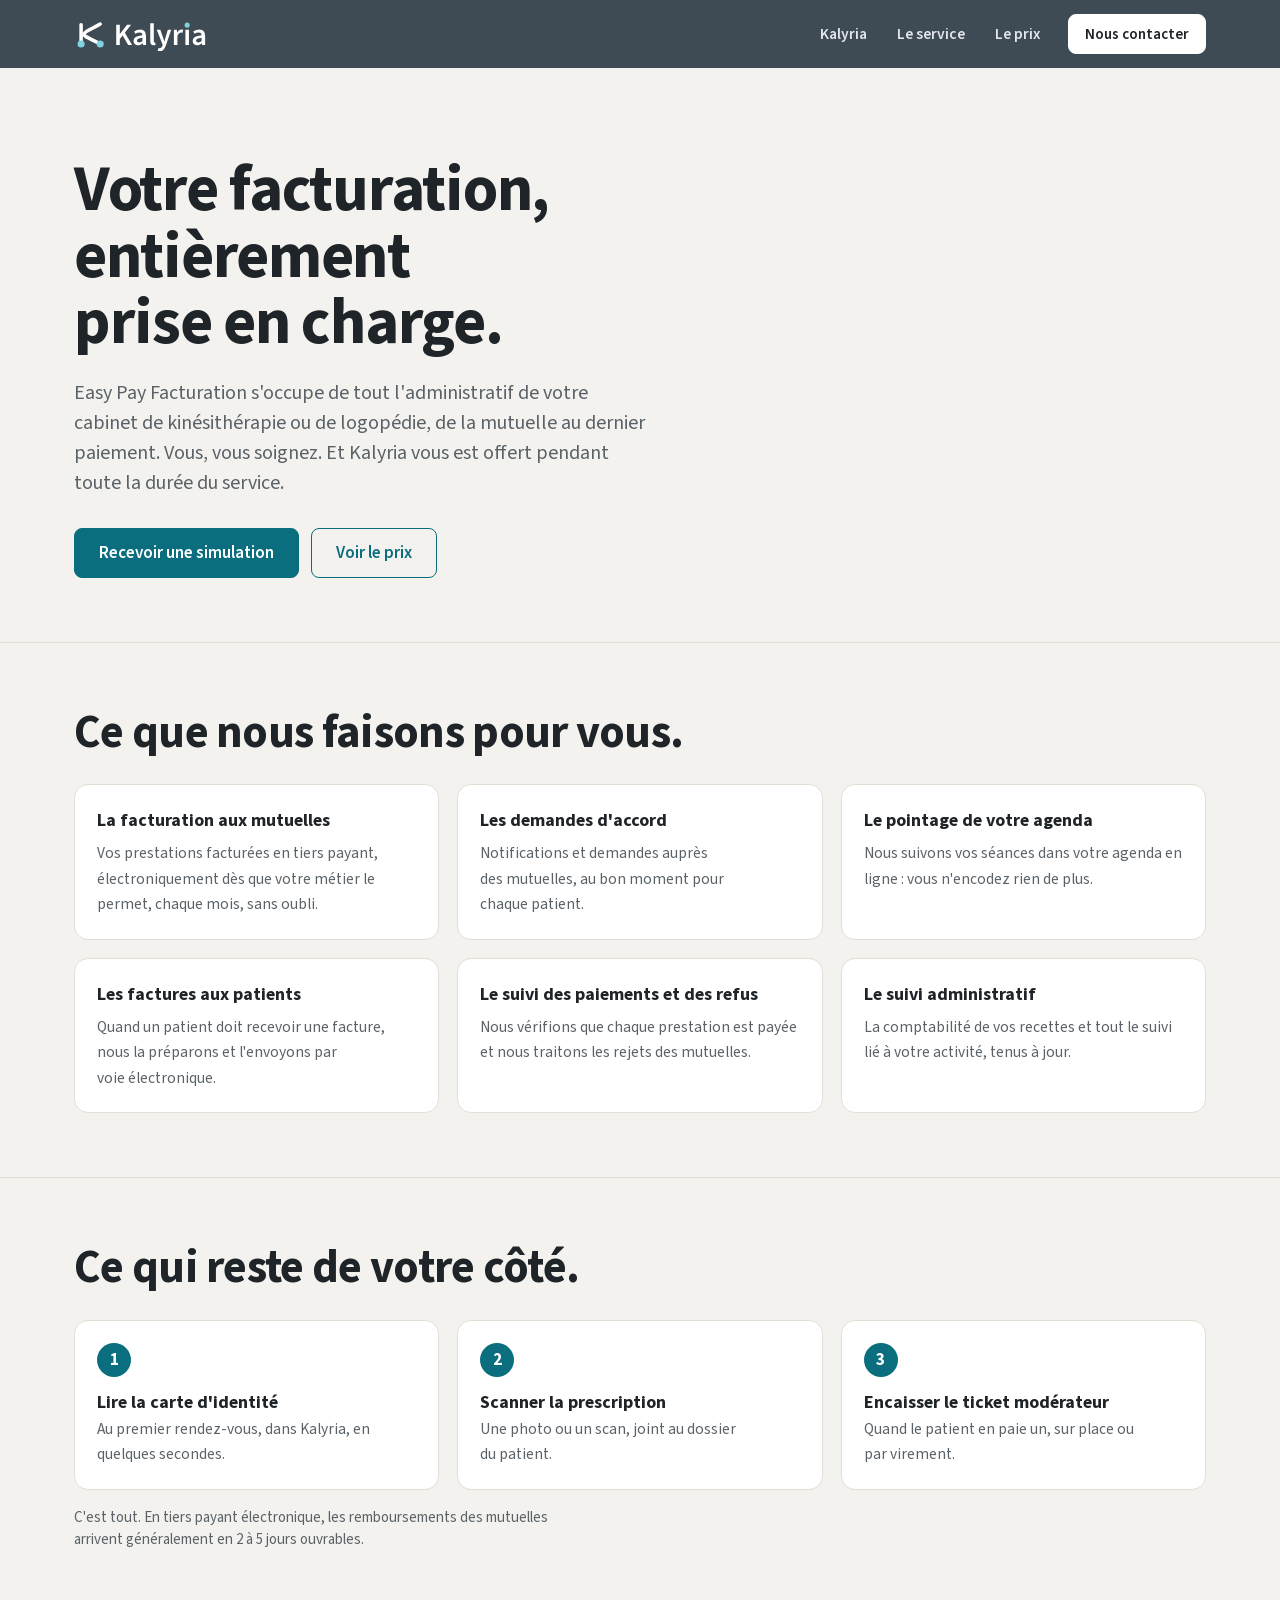
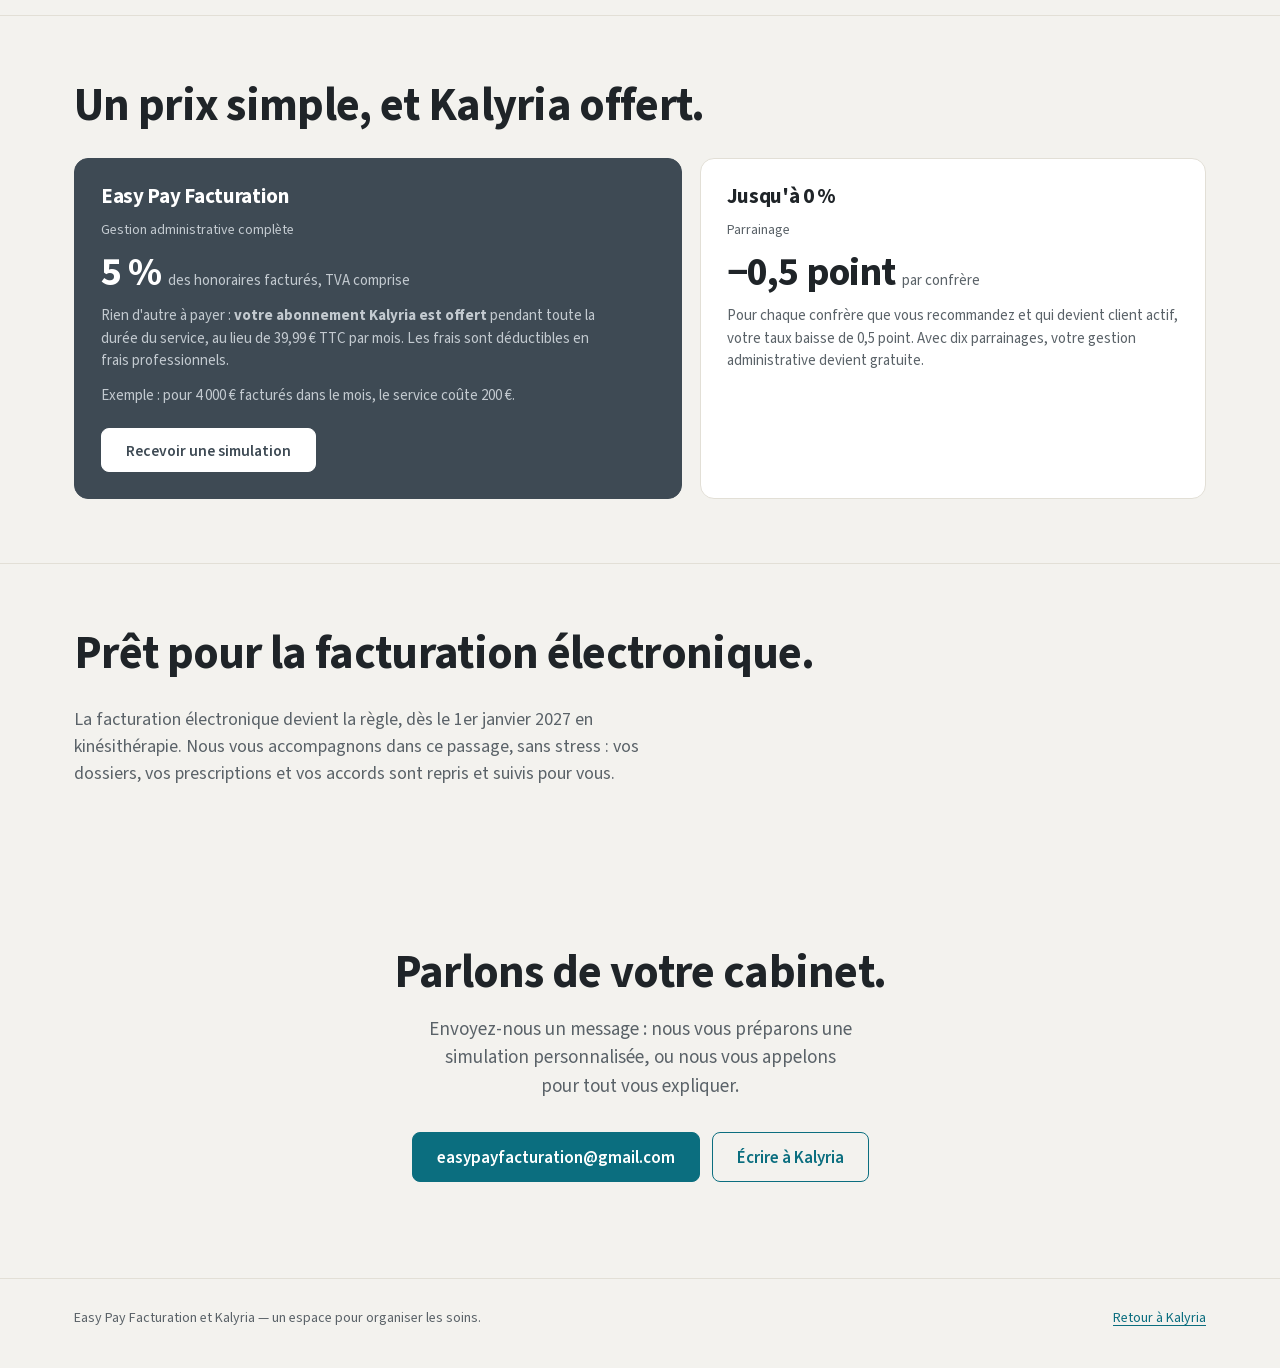
==== commit aff76329: "Site : revue graphique complète (sur demande du propriétaire) Co-Authored-By: Claude Opus 5.5 <norep" ====
--- a/gestion-administrative.html
+++ b/gestion-administrative.html
@@ -5,22 +5,22 @@
 <meta name="viewport" content="width=device-width,initial-scale=1">
 <title>Gestion administrative · Easy Pay Facturation et Kalyria</title>
 <meta name="description" content="Easy Pay Facturation prend en charge toute la facturation de votre cabinet de kinésithérapie ou de logopédie : tiers payant, accords des mutuelles, suivi des paiements. Kalyria vous est offert pendant toute la durée du service.">
-<link rel="stylesheet" href="site.css?v=33">
+<link rel="stylesheet" href="site.css?v=35">
 <link rel="icon" type="image/svg+xml" href="images/kalyria-tuile.svg">
 <style>
 /* Page « gestion administrative » : reprend les styles du site, quelques blocs propres. */
 .ga-ouverture{padding:88px 0 64px}
-.ga-ouverture h1{font-size:clamp(36px,5vw,64px);line-height:1.04;letter-spacing:-.02em;max-width:16ch}
+.ga-ouverture h1{font-size:clamp(36px,5vw,64px);line-height:1.04;letter-spacing:-.02em;max-width:20ch;text-wrap:balance}
 .ga-ouverture .sous{font-size:20px;color:var(--doux);max-width:58ch;margin:22px 0 30px}
 .ga-actions{display:flex;gap:12px;flex-wrap:wrap}
 .ga-bloc{padding:64px 0;border-top:1px solid var(--mortier)}
 .ga-bloc h2{margin-bottom:28px}
-.ga-liste{display:grid;grid-template-columns:repeat(3,1fr);gap:18px;list-style:none;padding:0;margin:0}
+.ga-liste{display:grid;grid-template-columns:repeat(3,1fr);gap:18px;list-style:none;padding:0;margin:0;align-items:stretch}
 .ga-liste li{background:var(--blanc);border:1px solid var(--mortier);border-radius:14px;padding:22px}
 .ga-liste b{display:block;font-size:18px;margin-bottom:6px}
 .ga-liste span{color:var(--doux);font-size:15.5px}
 .ga-vous{display:grid;grid-template-columns:repeat(3,1fr);gap:18px;counter-reset:n;list-style:none;padding:0;margin:0}
-.ga-vous li{counter-increment:n;padding:22px;border-radius:14px;background:var(--chaux)}
+.ga-vous li{counter-increment:n;padding:22px;border-radius:14px;background:var(--blanc);border:1px solid var(--mortier)}
 .ga-vous li::before{content:counter(n);display:inline-grid;place-items:center;width:34px;height:34px;border-radius:50%;background:var(--action);color:#fff;font-weight:700;margin-bottom:12px}
 .ga-vous b{display:block;font-size:18px}
 .ga-vous span{color:var(--doux);font-size:15.5px}
--- a/site.css
+++ b/site.css
@@ -502,7 +502,43 @@
 .etapes.seul-medg figure img,.etapes.seul-infi figure img{height:auto;transform:none}
 .etapes.seul-infi figure.fig-tel{max-width:280px;border-radius:24px;border-width:6px;border-color:var(--pierre-fonce)}
 /* Changer de logiciel : bloc « quelqu'un vous répond » */
+.easypay{padding:24px 0 80px;background:var(--chaux)}
+.easypay .encart{display:flex;gap:28px;align-items:center;justify-content:space-between;flex-wrap:wrap;background:var(--blanc);border:1px solid var(--mortier);border-radius:14px;padding:32px;box-shadow:var(--ombre-haute)}
+.easypay .encart>div{max-width:64ch}
+.easypay h2{font-size:clamp(24px,3vw,32px);margin:0 0 10px}
+.easypay p{color:var(--doux);margin:0 0 14px}
+.easypay ul{list-style:none;padding:0;margin:0;display:flex;gap:10px 24px;flex-wrap:wrap}
+.easypay li{color:var(--doux)}.easypay li b{color:var(--encre)}
 .changer .support{margin-top:36px;display:flex;gap:20px;align-items:center;justify-content:space-between;flex-wrap:wrap;background:var(--chaux);border-radius:14px;padding:22px 26px}
 .changer .support p{max-width:62ch;color:var(--doux)}.changer .support b{color:var(--encre)}
 .support-liens{display:flex;gap:12px;flex-wrap:wrap}.support-liens .btn{height:44px}.support-liens [hidden]{display:none}
 .gamme.quatre .prix b{font-size:28px;white-space:nowrap}
+
+/* Finition graphique (16/11/2026) */
+h1,h2,h3{text-wrap:balance}p,dd,li{text-wrap:pretty}
+/* Fiches de tarif : même hauteur, bouton toujours en bas, pas de fiche qui se soulève au survol */
+.offre{display:flex;flex-direction:column;align-items:stretch}
+.offre .btn{align-self:flex-start;margin-top:auto}
+.offre>p:last-of-type{margin-bottom:10px}
+.offre:hover{transform:none}
+/* Rubriques du cabinet : une seule rangée quand la place le permet, jamais une rubrique orpheline */
+.cabinet dl{grid-template-columns:repeat(auto-fit,minmax(190px,1fr))}
+@media (max-width:520px){.cabinet dl{grid-template-columns:1fr}}
+/* Encarts posés sur le fond calcaire : une vraie carte blanche, sinon le texte paraît décalé */
+.changer .support{background:var(--blanc);border:1px solid var(--mortier)}
+.sms span{background:var(--blanc);border:1px solid var(--mortier)}
+.sms span:first-child{background:none;border:0;padding-left:0}
+/* Questions : toutes les cartes à la même hauteur fermées */
+.faq summary{min-height:80px}
+/* Encart Easy Pay : trois points sur une ligne */
+.easypay .encart{display:grid;grid-template-columns:minmax(0,1.25fr) minmax(0,1fr);gap:40px;align-items:center;padding:36px 40px}
+.easypay .encart>div{max-width:none}
+.easypay .cote{display:grid;gap:20px;justify-items:start;padding-left:40px;border-left:1px solid var(--mortier)}
+.easypay ul{display:grid;gap:10px}
+.easypay p{margin:0}
+@media (max-width:900px){.easypay .encart{grid-template-columns:1fr;gap:24px}.easypay .cote{padding:24px 0 0;border-left:0;border-top:1px solid var(--mortier)}}
+@media (max-width:600px){.easypay .encart{padding:24px 20px}.easypay .btn{width:100%;justify-content:center}}
+/* Téléphone : le parcours ne déborde plus, les quatre métiers sur deux lignes */
+@media (max-width:900px){.parcours .wrap{grid-template-columns:minmax(0,1fr)}}
+@media (max-width:600px){.tva{display:grid;grid-template-columns:1fr 1fr;width:100%}.tva button{padding:9px 8px}}
+.etape li>span{min-width:0}
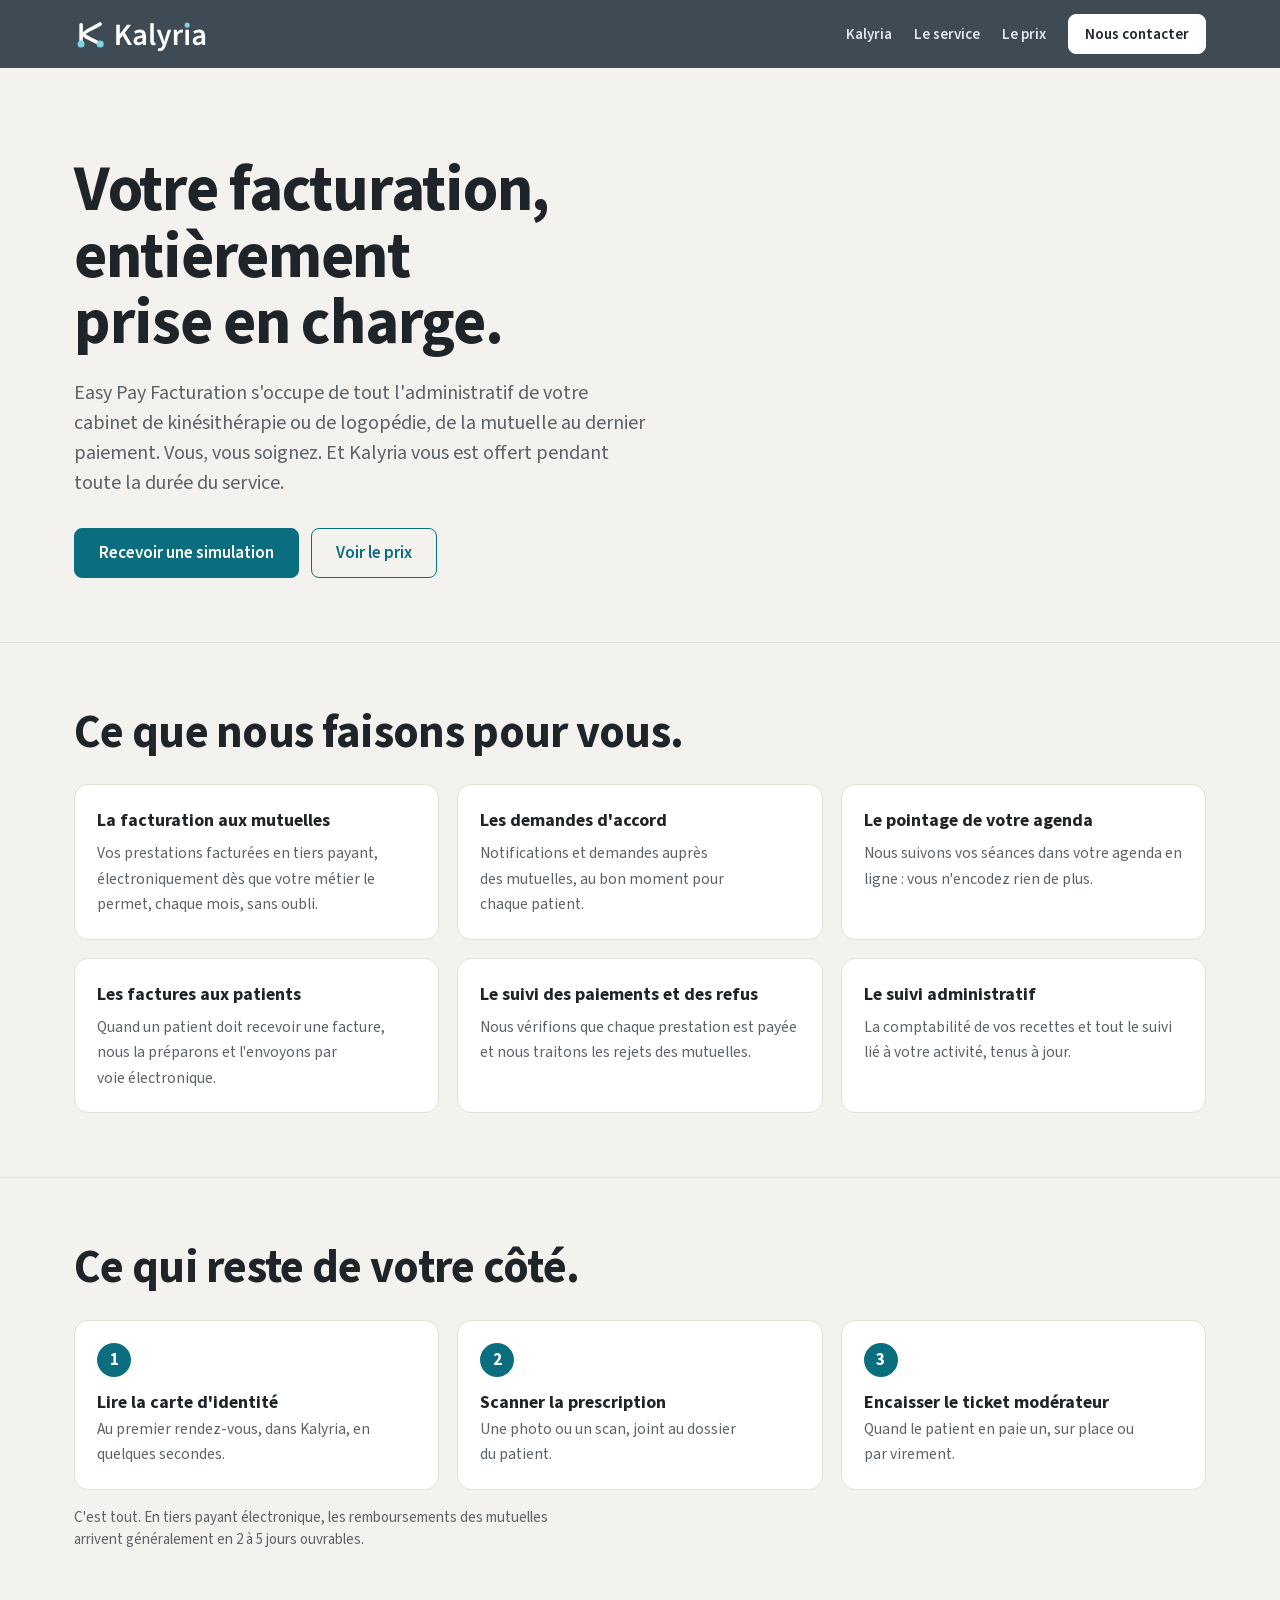
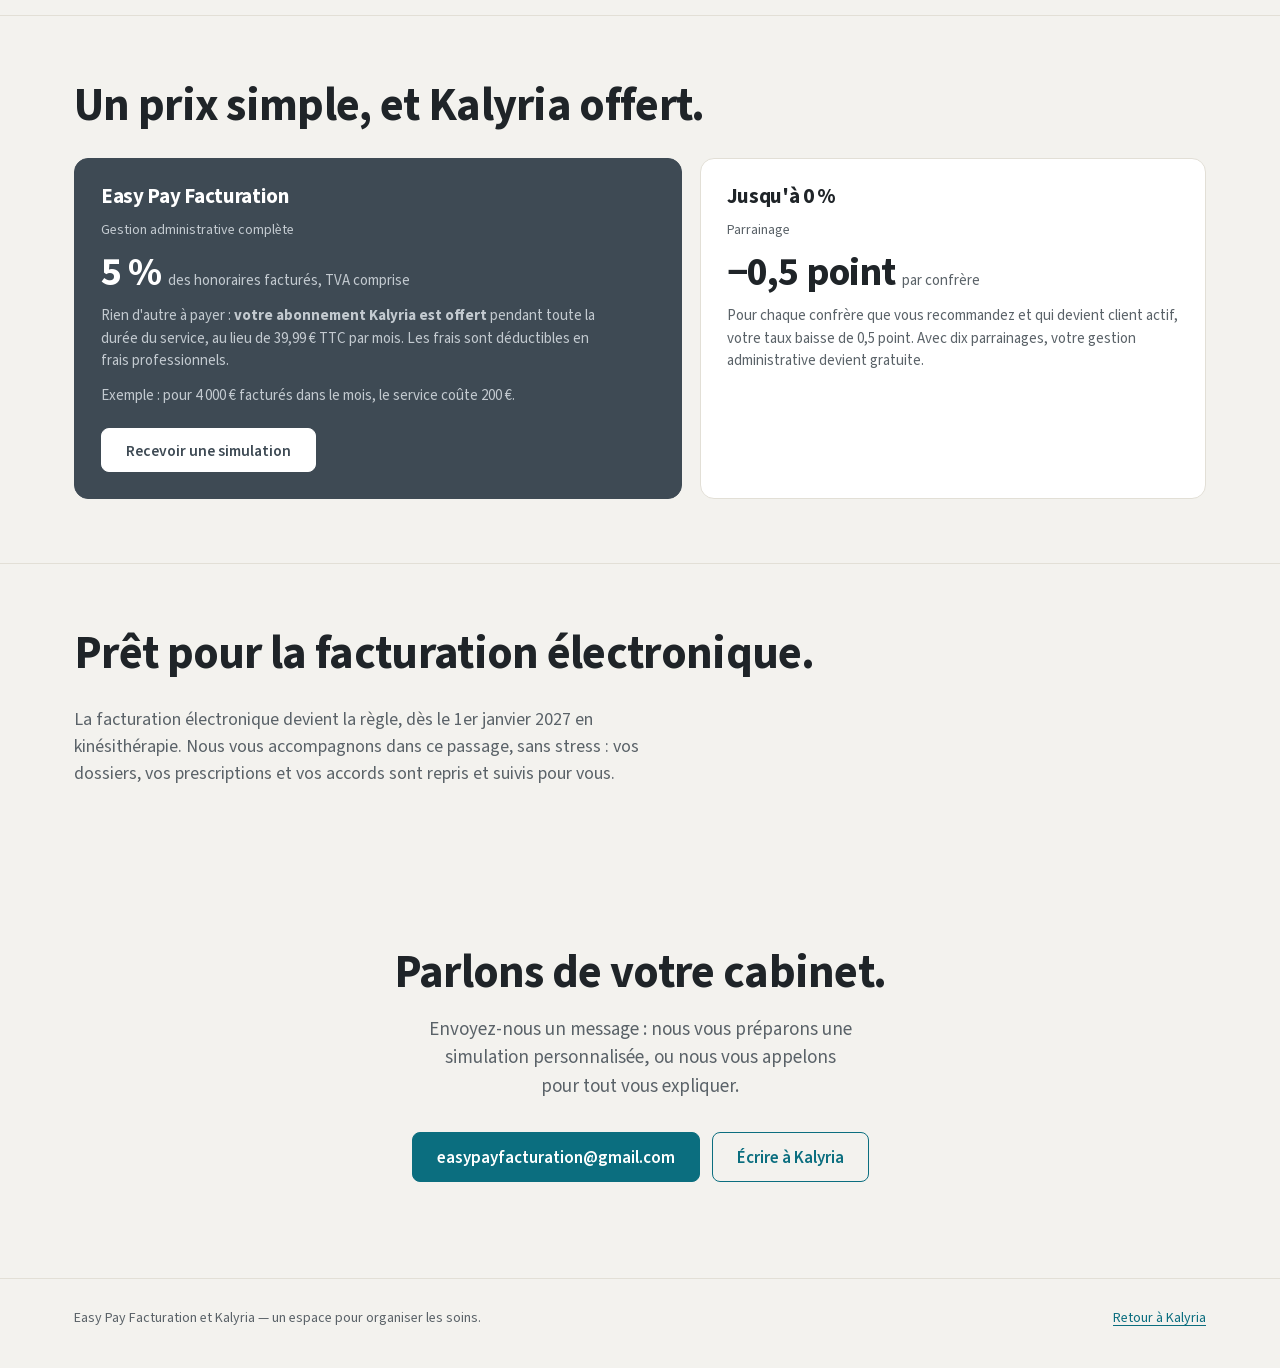
==== commit f00a9a8d: "Site : questions de la FAQ restaurées et menu du haut sur une ligne Co-Authored-By: Claude Opus 5.5 " ====
--- a/gestion-administrative.html
+++ b/gestion-administrative.html
@@ -5,7 +5,7 @@
 <meta name="viewport" content="width=device-width,initial-scale=1">
 <title>Gestion administrative · Easy Pay Facturation et Kalyria</title>
 <meta name="description" content="Easy Pay Facturation prend en charge toute la facturation de votre cabinet de kinésithérapie ou de logopédie : tiers payant, accords des mutuelles, suivi des paiements. Kalyria vous est offert pendant toute la durée du service.">
-<link rel="stylesheet" href="site.css?v=35">
+<link rel="stylesheet" href="site.css?v=36">
 <link rel="icon" type="image/svg+xml" href="images/kalyria-tuile.svg">
 <style>
 /* Page « gestion administrative » : reprend les styles du site, quelques blocs propres. */
--- a/site.css
+++ b/site.css
@@ -542,3 +542,8 @@
 @media (max-width:900px){.parcours .wrap{grid-template-columns:minmax(0,1fr)}}
 @media (max-width:600px){.tva{display:grid;grid-template-columns:1fr 1fr;width:100%}.tva button{padding:9px 8px}}
 .etape li>span{min-width:0}
+/* Menu du haut : chaque lien sur une seule ligne */
+.haut nav{gap:2px}
+.haut nav a{white-space:nowrap;padding:8px 10px;font-size:15px}
+.haut nav a.btn{white-space:nowrap}
+@media (max-width:1100px){.haut .wrap{gap:20px}.haut nav a{padding:8px 7px;font-size:14.5px}.haut nav a.btn{margin-left:6px;padding:0 12px}}
